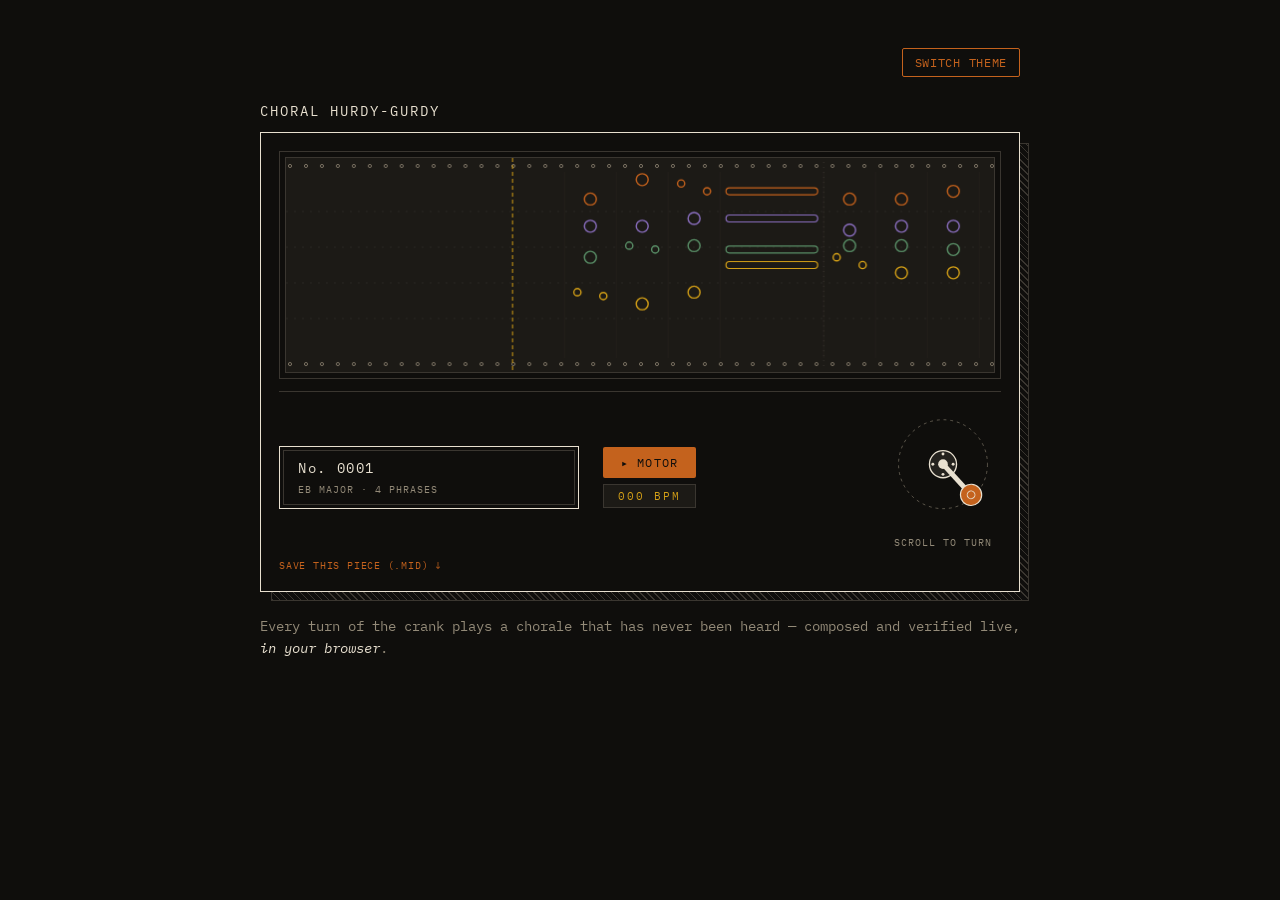
==== instrument/web/index.html @ 041d85eb "Crossfade between pieces; crank rebuilt from first principles - Pieces elide: the final chord releas" ====
<!DOCTYPE html>
<html lang="en" data-theme="electric">
<head>
<meta charset="utf-8">
<meta name="viewport" content="width=device-width, initial-scale=1">
<title>Choral Hurdy-Gurdy</title>
<link rel="preconnect" href="https://fonts.googleapis.com">
<link href="https://fonts.googleapis.com/css2?family=Playfair+Display:ital,wght@0,600;0,700;1,600&family=IBM+Plex+Mono:wght@400;500&display=swap" rel="stylesheet">
<style>
:root {
  --color-bg:             #0f0e0c;
  --color-surface:        #1c1a16;
  --color-border:         #3a3630;
  --color-text-primary:   #e8e0d0;
  --color-text-secondary: #938a78;
  --color-accent-1:       #c4621d;
  --color-accent-2:       #8b6fc0;
  --color-accent-3:       #5a9068;
  --color-signal:         #d4a017;
  --color-accent-5:       #7a9bab;
  --color-accent-6:       #b86278;
  --color-danger:         #8b2e2e;
  --font-display: 'Playfair Display', serif;
  --font-body: 'IBM Plex Mono', monospace;
}
[data-theme="candlelight"] {
  --color-bg:             #f5edd8;
  --color-surface:        #ede1c6;
  --color-border:         #c8b89a;
  --color-text-primary:   #1a120a;
  --color-text-secondary: #6b5640;
  --color-accent-1:       #9e3d0a;
  --color-accent-2:       #6b4fa0;
  --color-accent-3:       #3a7048;
  --color-signal:         #a47c07;
  --color-accent-5:       #5a7b8b;
  --color-accent-6:       #985268;
  --color-danger:         #8b2e2e;
}
* { margin: 0; padding: 0; box-sizing: border-box; }
body {
  background: var(--color-bg);
  color: var(--color-text-primary);
  font-family: var(--font-body);
  display: flex; flex-direction: column; align-items: center;
  padding: 48px 12px;
}
.wrap { width: 100%; max-width: 760px; }
.topbar {
  display: flex; justify-content: flex-end; margin-bottom: 24px;
}
.topbar button {
  background: transparent; border: 1px solid var(--color-accent-1);
  color: var(--color-accent-1); font-family: var(--font-body);
  font-size: 0.72rem; letter-spacing: 0.06em; text-transform: uppercase;
  padding: 6px 12px; border-radius: 2px; cursor: pointer;
}
.caption {
  margin-top: 24px; font-size: 0.85rem; line-height: 1.6;
  color: var(--color-text-secondary);
}
.caption em { color: var(--color-text-primary); font-style: italic; }

</style>
<link rel="stylesheet" href="hurdy-gurdy.css?v=3">

</head>
<body>
<div class="wrap">
  <div class="topbar"><button onclick="
    const h = document.documentElement;
    h.dataset.theme = h.dataset.theme === 'electric' ? 'candlelight' : 'electric';
  ">switch theme</button></div>
  <div id="machine"></div>
  <p class="caption">Every turn of the crank plays a chorale that has never
  been heard — composed and verified live, <em>in your browser</em>.</p>
</div>
<script type="module">
import { mountHurdyGurdy } from './machine.js?v=4';
mountHurdyGurdy(document.getElementById('machine'));
</script>
</body>
</html>
---- instrument/web/hurdy-gurdy.css ----
/* ---------------- the machine ---------------- */

.hg-title {
  font-size: 0.9rem; letter-spacing: 0.14em; margin-bottom: 12px;
  color: var(--color-text-primary);
}
.hg-cabinet {
  border: 1.4px solid var(--color-text-primary);
  background:
    var(--color-bg)
    padding-box;
  position: relative;
  padding: 18px;
}
/* patent-drawing depth: an offset cross-hatched slab */
.hg-cabinet::after {
  content: '';
  position: absolute;
  left: 10px; top: 10px; right: -10px; bottom: -10px;
  border: 1px solid var(--color-border);
  background-image: repeating-linear-gradient(45deg,
    var(--color-border) 0, var(--color-border) 1px, transparent 1px, transparent 5px);
  z-index: -1;
}
.hg-tapeframe {
  border: 1px solid var(--color-border);
  outline: 1px solid var(--color-border);
  outline-offset: 5px;
  height: 216px;
  margin: 6px;
  position: relative;
  overflow: hidden;
}
.hg-tape { display: block; width: 100%; height: 100%; cursor: grab; }
.hg-panel {
  display: flex; align-items: center; gap: 24px;
  border-top: 1px solid var(--color-border);
  margin-top: 18px; padding-top: 14px;
}
.hg-plate {
  border: 1px solid var(--color-text-primary);
  outline: 1px solid var(--color-border);
  outline-offset: -5px;
  padding: 12px 18px;
  min-width: 300px;
}
.hg-plate-no { font-size: 0.85rem; letter-spacing: 0.12em; }
.hg-plate-info {
  font-size: 0.62rem; letter-spacing: 0.1em;
  color: var(--color-text-secondary); margin-top: 6px;
}
.hg-controls { display: flex; flex-direction: column; gap: 6px; justify-content: center; }
.hg-motor {
  white-space: nowrap;
  background: var(--color-accent-1); color: var(--color-bg);
  border: none; border-radius: 2px; cursor: pointer;
  font-family: var(--font-body); font-size: 0.72rem;
  letter-spacing: 0.1em; padding: 8px 18px;
}
.hg-motor-on { background: var(--color-signal); }
.hg-bpm {
  border: 1px solid var(--color-border); background: var(--color-surface);
  color: var(--color-signal); font-size: 0.7rem; letter-spacing: 0.18em;
  text-align: center; padding: 4px 0;
}
.hg-export {
  display: inline-block; margin-top: 10px;
  color: var(--color-accent-1); font-size: 0.62rem; letter-spacing: 0.08em;
  text-decoration: none;
}
.hg-export:hover { text-decoration: underline; }
.hg-crankunit {
  margin-left: auto;
  display: flex; flex-direction: column; align-items: center; gap: 2px;
  cursor: grab;
}
.hg-crank { width: 116px; height: 128px; display: block; }
.hg-swing { stroke: var(--color-text-secondary); stroke-width: 1;
  stroke-dasharray: 3 4; opacity: 0.6; }
.hg-ink { stroke: var(--color-text-primary); }
.hg-ink-fill { fill: var(--color-text-primary); }
.hg-grip { fill: var(--color-accent-1); stroke: var(--color-text-primary); stroke-width: 1.2; }
.hg-hatch { fill: var(--color-border); opacity: 0.5; }
.hg-hint {
  font-size: 0.62rem; letter-spacing: 0.1em; text-transform: uppercase;
  color: var(--color-text-secondary);
}
@media (max-width: 560px) {
  .hg-plate { min-width: 0; flex: 1; }
  .hg-panel { gap: 12px; flex-wrap: wrap; }
  .hg-crank { width: 92px; height: 102px; }
  .hg-hint { font-size: 0.56rem; }
}
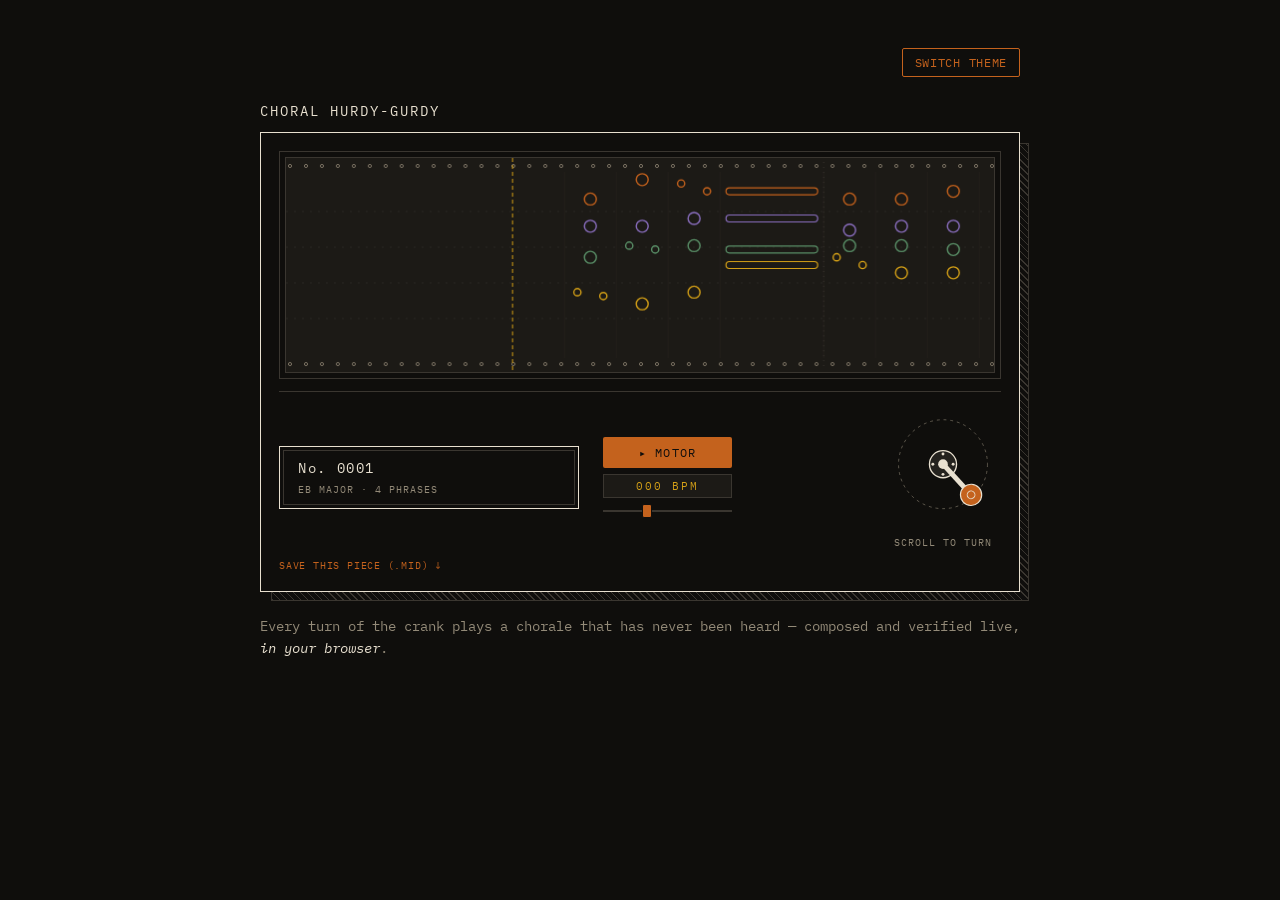
==== commit 9c4edf8b: "Crank-only capture, tempo slider, SPA teardown - Wheel/drag captures only on the crank unit; the mac" ====
--- a/instrument/web/index.html
+++ b/instrument/web/index.html
@@ -62,7 +62,7 @@
 .caption em { color: var(--color-text-primary); font-style: italic; }
 
 </style>
-<link rel="stylesheet" href="hurdy-gurdy.css?v=3">
+<link rel="stylesheet" href="hurdy-gurdy.css?v=6">
 
 </head>
 <body>
@@ -76,7 +76,7 @@
   been heard — composed and verified live, <em>in your browser</em>.</p>
 </div>
 <script type="module">
-import { mountHurdyGurdy } from './machine.js?v=4';
+import { mountHurdyGurdy } from './machine.js?v=6';
 mountHurdyGurdy(document.getElementById('machine'));
 </script>
 </body>
--- a/instrument/web/hurdy-gurdy.css
+++ b/instrument/web/hurdy-gurdy.css
@@ -31,7 +31,7 @@
   position: relative;
   overflow: hidden;
 }
-.hg-tape { display: block; width: 100%; height: 100%; cursor: grab; }
+.hg-tape { display: block; width: 100%; height: 100%; }
 .hg-panel {
   display: flex; align-items: center; gap: 24px;
   border-top: 1px solid var(--color-border);
@@ -63,6 +63,24 @@
   color: var(--color-signal); font-size: 0.7rem; letter-spacing: 0.18em;
   text-align: center; padding: 4px 0;
 }
+.hg-bpm-set {
+  appearance: none; -webkit-appearance: none;
+  width: 100%; height: 14px; background: transparent; cursor: pointer;
+}
+.hg-bpm-set::-webkit-slider-runnable-track {
+  height: 2px; background: var(--color-border);
+}
+.hg-bpm-set::-webkit-slider-thumb {
+  -webkit-appearance: none; appearance: none;
+  width: 10px; height: 14px; margin-top: -6px;
+  background: var(--color-accent-1); border-radius: 2px;
+  border: 1px solid var(--color-bg);
+}
+.hg-bpm-set::-moz-range-track { height: 2px; background: var(--color-border); }
+.hg-bpm-set::-moz-range-thumb {
+  width: 10px; height: 14px; background: var(--color-accent-1);
+  border-radius: 2px; border: 1px solid var(--color-bg);
+}
 .hg-export {
   display: inline-block; margin-top: 10px;
   color: var(--color-accent-1); font-size: 0.62rem; letter-spacing: 0.08em;
@@ -71,6 +89,7 @@
 .hg-export:hover { text-decoration: underline; }
 .hg-crankunit {
   margin-left: auto;
+  touch-action: none;
   display: flex; flex-direction: column; align-items: center; gap: 2px;
   cursor: grab;
 }
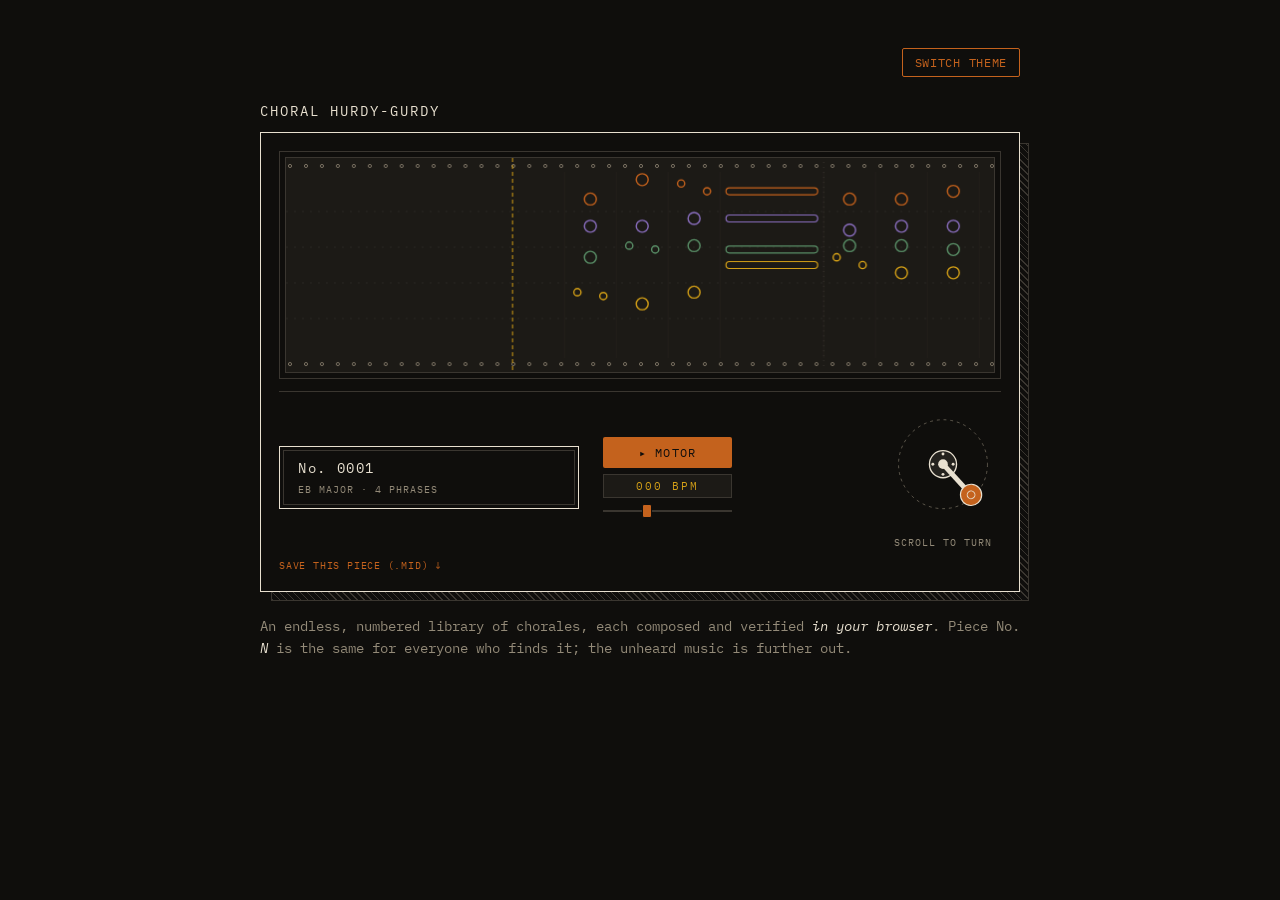
==== commit b02c5da3: "Truthful copy: the library is deterministic, not unheard-by-default "A chorale that has never been h" ====
--- a/instrument/web/index.html
+++ b/instrument/web/index.html
@@ -62,7 +62,7 @@
 .caption em { color: var(--color-text-primary); font-style: italic; }
 
 </style>
-<link rel="stylesheet" href="hurdy-gurdy.css?v=6">
+<link rel="stylesheet" href="hurdy-gurdy.css?v=7">
 
 </head>
 <body>
@@ -72,11 +72,12 @@
     h.dataset.theme = h.dataset.theme === 'electric' ? 'candlelight' : 'electric';
   ">switch theme</button></div>
   <div id="machine"></div>
-  <p class="caption">Every turn of the crank plays a chorale that has never
-  been heard — composed and verified live, <em>in your browser</em>.</p>
+  <p class="caption">An endless, numbered library of chorales, each composed
+  and verified <em>in your browser</em>. Piece No. <em>N</em> is the same for
+  everyone who finds it; the unheard music is further out.</p>
 </div>
 <script type="module">
-import { mountHurdyGurdy } from './machine.js?v=6';
+import { mountHurdyGurdy } from './machine.js?v=8';
 mountHurdyGurdy(document.getElementById('machine'));
 </script>
 </body>
--- a/instrument/web/hurdy-gurdy.css
+++ b/instrument/web/hurdy-gurdy.css
@@ -105,8 +105,22 @@
   color: var(--color-text-secondary);
 }
 @media (max-width: 560px) {
-  .hg-plate { min-width: 0; flex: 1; }
+  /* two rows: the plate keeps its engraved proportions on its own line;
+     controls and crank share the second row, crank on the thumb side */
   .hg-panel { gap: 12px; flex-wrap: wrap; }
-  .hg-crank { width: 92px; height: 102px; }
+  .hg-plate { flex: 1 1 100%; min-width: 0; }
+  .hg-controls { flex: 1; }
+  .hg-crank { width: 104px; height: 114px; }
   .hg-hint { font-size: 0.56rem; }
 }
+
+/* touch: real finger targets (44px floor), no tap-flash, no zoom-delay */
+.hg button, .hg a, .hg input { touch-action: manipulation; -webkit-tap-highlight-color: transparent; }
+@media (pointer: coarse) {
+  .hg-motor { min-height: 44px; }
+  .hg-bpm-set { height: 32px; }
+  .hg-bpm-set::-webkit-slider-runnable-track { margin-top: 0; }
+  .hg-bpm-set::-webkit-slider-thumb { width: 22px; height: 26px; margin-top: -12px; }
+  .hg-bpm-set::-moz-range-thumb { width: 22px; height: 26px; }
+  .hg-export { padding: 12px 0; }
+}
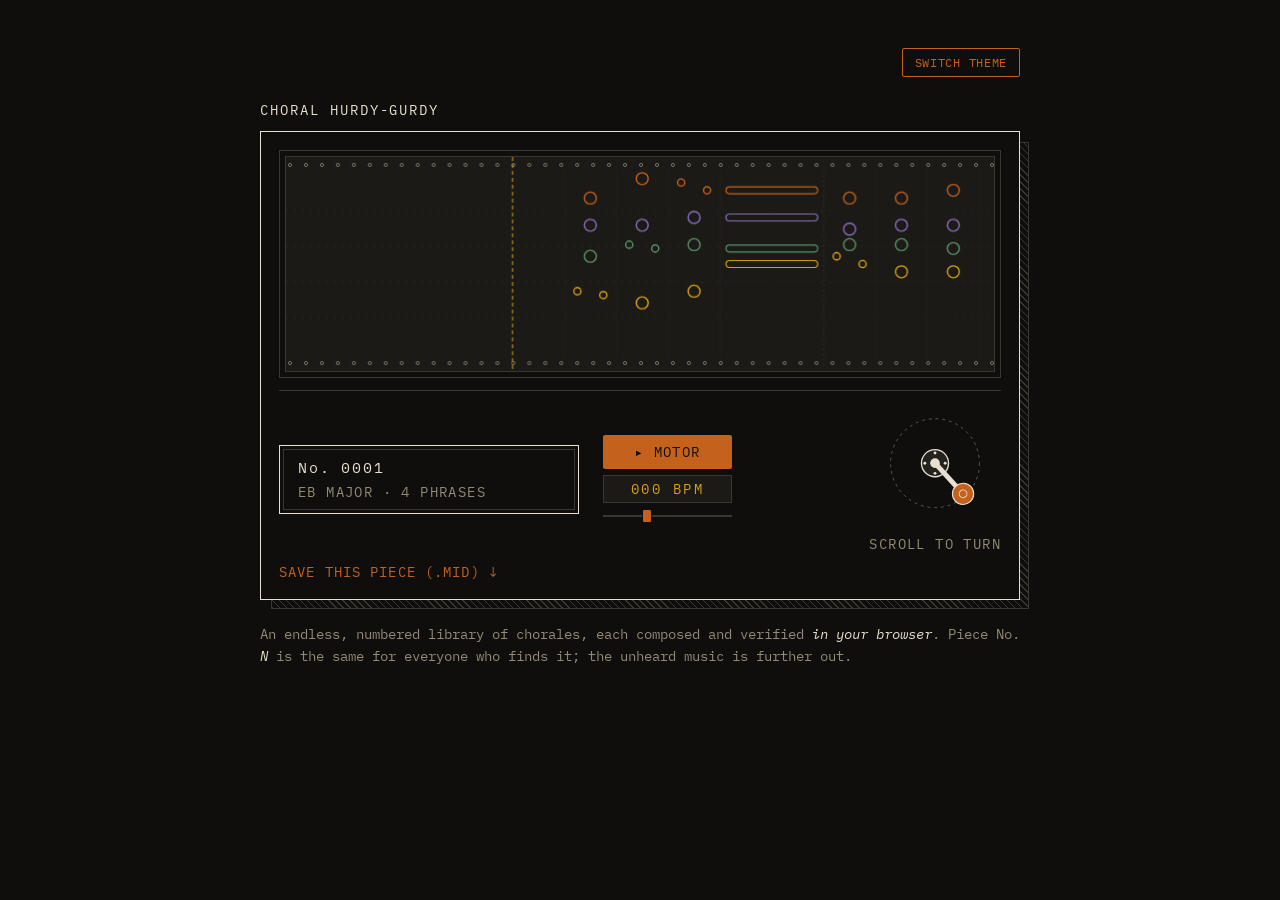
==== commit 2155942a: "machine: take the site's CSS verbatim; the standalone page defines its tokens The site moved hurdy-g" ====
--- a/instrument/web/index.html
+++ b/instrument/web/index.html
@@ -22,6 +22,14 @@
   --color-danger:         #8b2e2e;
   --font-display: 'Playfair Display', serif;
   --font-body: 'IBM Plex Mono', monospace;
+  /* tokens hurdy-gurdy.css reads, named as on apophenia.blog so the site's
+     copy of the CSS and this one stay identical */
+  --color-signal-ink:  var(--color-signal);
+  --type-label-family: var(--font-body);
+  --type-label-size:   0.875rem;
+  --type-label-case:   uppercase;
+  --type-meta-family:  var(--font-body);
+  --type-meta-size:    0.9375rem;
 }
 [data-theme="candlelight"] {
   --color-bg:             #f5edd8;
@@ -77,7 +85,7 @@
   everyone who finds it; the unheard music is further out.</p>
 </div>
 <script type="module">
-import { mountHurdyGurdy } from './machine.js?v=8';
+import { mountHurdyGurdy } from './machine.js?v=10';
 mountHurdyGurdy(document.getElementById('machine'));
 </script>
 </body>
--- a/instrument/web/hurdy-gurdy.css
+++ b/instrument/web/hurdy-gurdy.css
@@ -1,7 +1,8 @@
 /* ---------------- the machine ---------------- */
 
 .hg-title {
-  font-size: 0.9rem; letter-spacing: 0.14em; margin-bottom: 12px;
+  font-family: var(--type-label-family); font-size: var(--type-label-size);
+  letter-spacing: 0.14em; margin-bottom: 12px;
   color: var(--color-text-primary);
 }
 .hg-cabinet {
@@ -44,9 +45,9 @@
   padding: 12px 18px;
   min-width: 300px;
 }
-.hg-plate-no { font-size: 0.85rem; letter-spacing: 0.12em; }
+.hg-plate-no { font-family: var(--type-meta-family); font-size: var(--type-meta-size); letter-spacing: 0.12em; }
 .hg-plate-info {
-  font-size: 0.62rem; letter-spacing: 0.1em;
+  font-family: var(--type-label-family); font-size: var(--type-label-size); letter-spacing: 0.1em;
   color: var(--color-text-secondary); margin-top: 6px;
 }
 .hg-controls { display: flex; flex-direction: column; gap: 6px; justify-content: center; }
@@ -54,13 +55,14 @@
   white-space: nowrap;
   background: var(--color-accent-1); color: var(--color-bg);
   border: none; border-radius: 2px; cursor: pointer;
-  font-family: var(--font-body); font-size: 0.72rem;
+  font-family: var(--type-label-family); font-size: var(--type-label-size);
   letter-spacing: 0.1em; padding: 8px 18px;
 }
 .hg-motor-on { background: var(--color-signal); }
 .hg-bpm {
   border: 1px solid var(--color-border); background: var(--color-surface);
-  color: var(--color-signal); font-size: 0.7rem; letter-spacing: 0.18em;
+  color: var(--color-signal-ink); letter-spacing: 0.18em;
+  font-family: var(--type-label-family); font-size: var(--type-label-size);
   text-align: center; padding: 4px 0;
 }
 .hg-bpm-set {
@@ -83,7 +85,8 @@
 }
 .hg-export {
   display: inline-block; margin-top: 10px;
-  color: var(--color-accent-1); font-size: 0.62rem; letter-spacing: 0.08em;
+  color: var(--color-accent-1); letter-spacing: 0.08em;
+  font-family: var(--type-label-family); font-size: var(--type-label-size);
   text-decoration: none;
 }
 .hg-export:hover { text-decoration: underline; }
@@ -101,7 +104,8 @@
 .hg-grip { fill: var(--color-accent-1); stroke: var(--color-text-primary); stroke-width: 1.2; }
 .hg-hatch { fill: var(--color-border); opacity: 0.5; }
 .hg-hint {
-  font-size: 0.62rem; letter-spacing: 0.1em; text-transform: uppercase;
+  font-family: var(--type-label-family); font-size: var(--type-label-size);
+  letter-spacing: 0.1em; text-transform: var(--type-label-case);
   color: var(--color-text-secondary);
 }
 @media (max-width: 560px) {
@@ -111,7 +115,6 @@
   .hg-plate { flex: 1 1 100%; min-width: 0; }
   .hg-controls { flex: 1; }
   .hg-crank { width: 104px; height: 114px; }
-  .hg-hint { font-size: 0.56rem; }
 }
 
 /* touch: real finger targets (44px floor), no tap-flash, no zoom-delay */
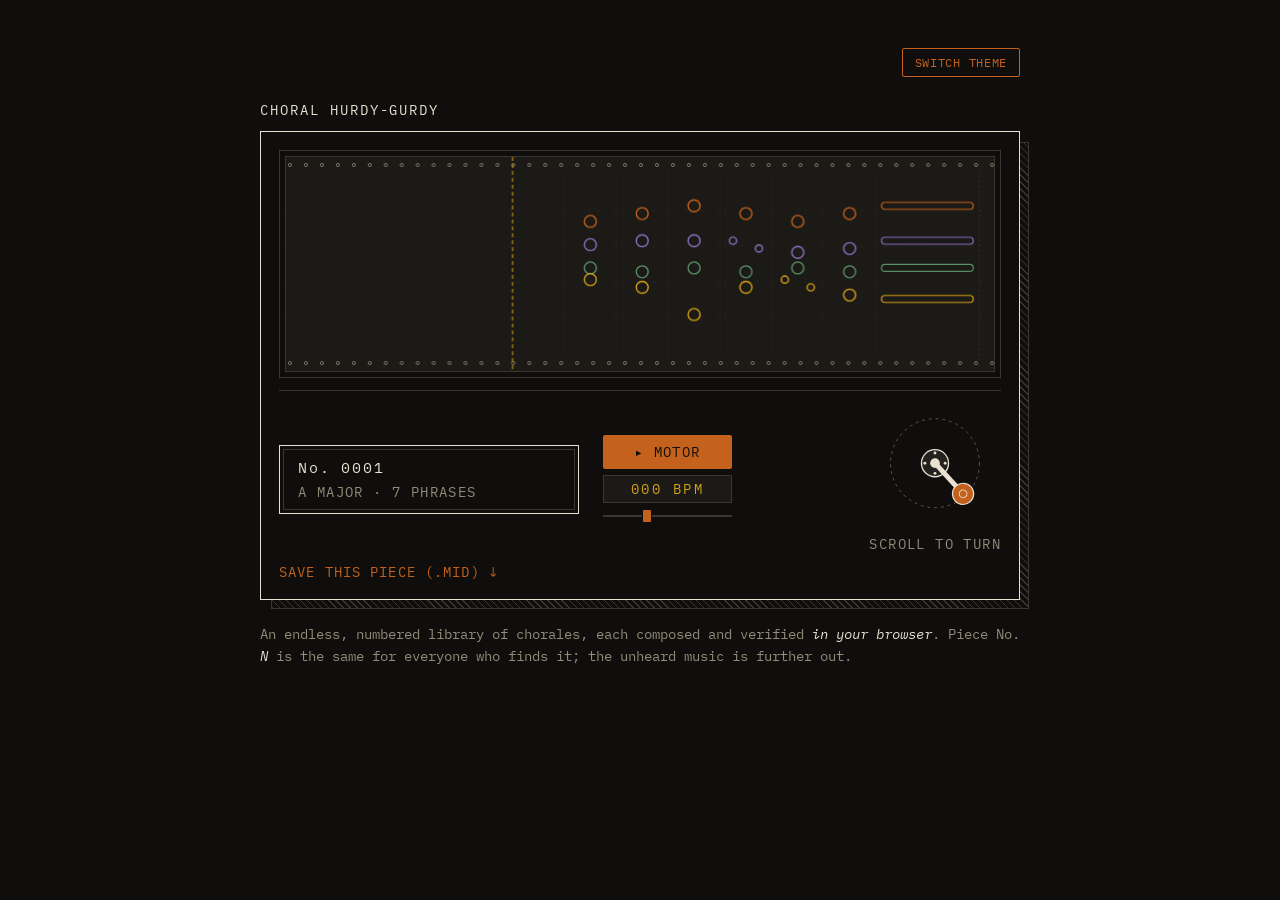
==== commit 61227537: "machine: the organ is heard from the nave, with its case and mechanism Dash placed the organ by ear " ====
--- a/instrument/web/index.html
+++ b/instrument/web/index.html
@@ -85,7 +85,7 @@
   everyone who finds it; the unheard music is further out.</p>
 </div>
 <script type="module">
-import { mountHurdyGurdy } from './machine.js?v=10';
+import { mountHurdyGurdy } from './machine.js?v=11';
 mountHurdyGurdy(document.getElementById('machine'));
 </script>
 </body>
--- a/instrument/web/hurdy-gurdy.css
+++ b/instrument/web/hurdy-gurdy.css
@@ -96,6 +96,7 @@
   display: flex; flex-direction: column; align-items: center; gap: 2px;
   cursor: grab;
 }
+.hg-crankunit.hg-cranking { cursor: grabbing; }
 .hg-crank { width: 116px; height: 128px; display: block; }
 .hg-swing { stroke: var(--color-text-secondary); stroke-width: 1;
   stroke-dasharray: 3 4; opacity: 0.6; }
